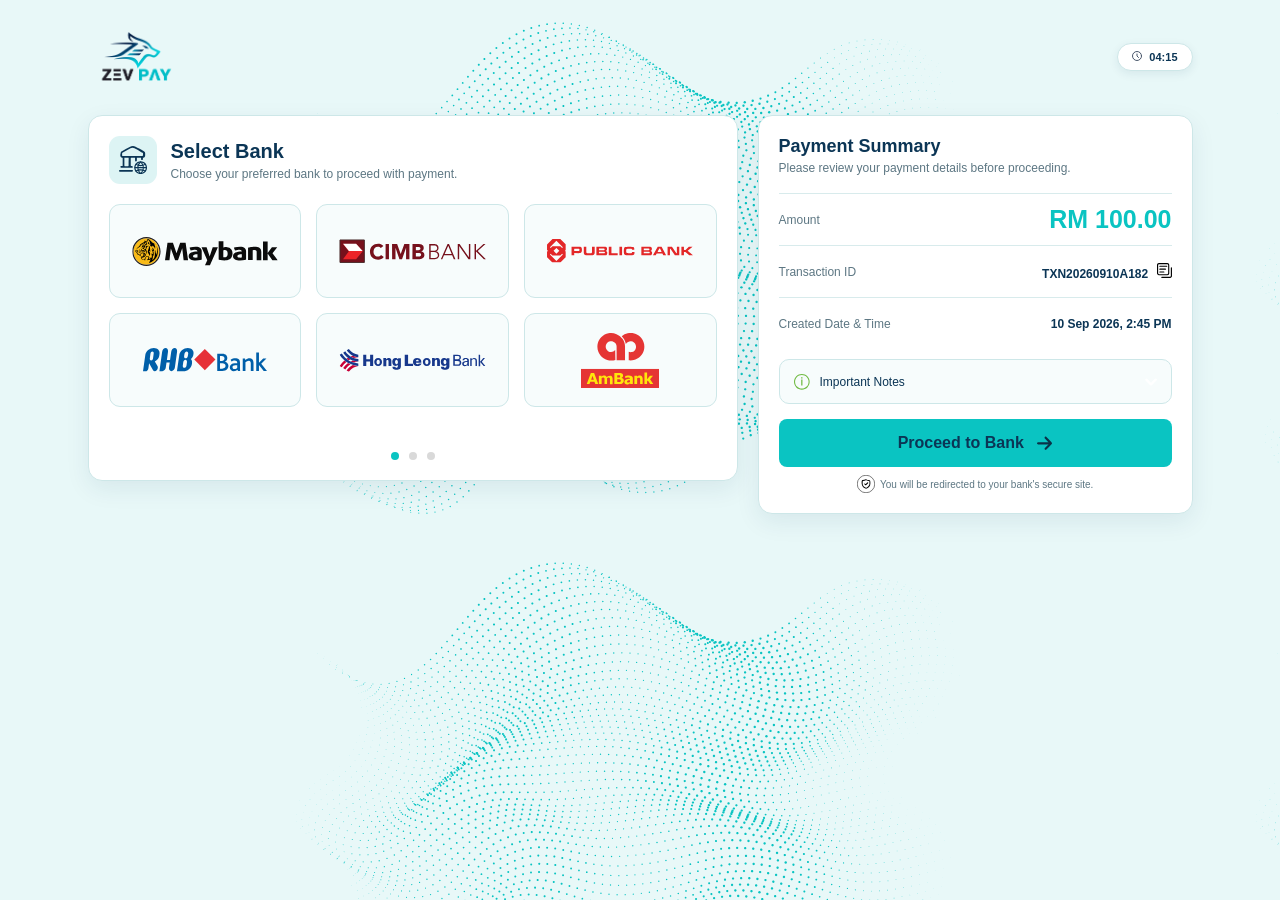
==== index.html @ c6bbf0ac "Add files via upload" ====
<!doctype html>
<html lang="en">
<head>
<meta charset="utf-8">
<meta name="viewport" content="width=device-width,initial-scale=1">

<title>Select Bank</title>
<link rel="stylesheet" href="style.css">
</head>
<body>
<main class="page">

  <header class="topbar">
    <img src="logo-zev-pay.png" class="vaderpay" alt="ZEV PAY">
    <div class="timer"><span><img src="assets/payment_gateway/icn-timer.svg" /></span><strong id="timer">04:16</strong></div>
  </header>

  <section class="layout">
    <section class="bank-card">
      <div class="section-head">
        <div class="section-icon"><img src="assets/bank/icn-bank.svg" /></div>
        <div>
          <h1>Select Bank</h1>
          <p>Choose your preferred bank to proceed with payment.</p>
        </div>
      </div>

      <div class="banks" id="banks" aria-label="Available banks"></div>
      <p id="bankStatus" class="bank-status" role="status" aria-live="polite"></p>

      <div class="dots" id="dots"></div>
    </section>

    <aside class="summary-card">
      <h2>Payment Summary</h2>
      <p class="summary-sub">Please review your payment details before proceeding.</p>

      <div class="summary-row amount">
        <span>Amount</span>
        <strong>RM 100.00</strong>
      </div>
      <div class="summary-row">
        <span>Transaction ID</span>
        <strong>TXN20260910A182 <button class="copy" type="button" aria-label="Copy transaction ID"><img src="assets/payment_gateway/copy-icon_white.svg" alt=""></button></strong>
      </div>
      <div class="summary-row">
        <span>Created Date &amp; Time</span>
        <strong>10 Sep 2026, 2:45 PM</strong>
      </div>

      <button class="important" id="importantBtn" type="button">
          <img src="assets/bank/green-info.svg" /><span>Important Notes</span><img class="dropdown-icon" src="assets/payment_gateway/icn-dropdown-w.svg" alt="">
      </button>
      <div class="important-content" id="importantContent">
        <ul>
          <li>Kindly ensure your bank account has been activated for online payment processing.</li>
          <li>Kindly ensure that you have sufficient funds in the account.</li>
          <li>Please do not refresh your browser.</li>
          <li>Please do not click on any submit button more than once.</li>
        </ul>
      </div>

      <button class="proceed" id="proceed" type="button">Proceed to Bank <img src="assets/payment_gateway/icn-arrow.svg" alt=""></button>
        <div class="redirect"><img style="width: 18px; height: auto; margin-top: -4px;" src="assets/payment_gateway/icn-secure-blk.svg" /> &nbsp; You will be redirected to your bank's secure site.</div>
    </aside>
  </section>
</main>
<script src="script.js"></script>
</body>
</html>
---- style.css ----
:root {
    --green:#0AC4C2;
    --green2:#0AC4C2;
    --bg:#E8F8F8;
    --panel:#FFFFFF;
    --panel2:#F5FBFB;
    --line:#CDE7E8;
    --text:#0B3555;
    --muted:#5D7783;
    --radius:14px;
}

* {
    box-sizing: border-box;
}

html, body {
    margin: 0;
    min-height: 100%;
    font-family: Arial,Helvetica,sans-serif;
    color: var(--text);
}




body {
    background-color: #E8F8F8 !important;
    background-image: url("assets/bg-dd.svg") !important;
    background-repeat: repeat !important;
    background-position: top left;
    background-size: 480px 270px;
}



button {
    font: inherit;
}

.page {
    min-height: 100vh;
    background: #E8F8F8;
}

.topbar {
    width: min(1105px,calc(100% - 40px));
    margin: 0 auto;
    padding: 32px 0 34px;
    display: flex;
    justify-content: space-between;
    align-items: center;
}

.vaderpay {
    width: 100px;
    height: auto;
    display: block;
    filter: none;
}

.timer {
    background: #FFFFFF;
    border: 1px solid #CDE7E8;
    border-radius: 20px;
    padding: 7px 14px;
    font-size: 11px;
    display: flex;
    gap: 7px;
    align-items: center;
    box-shadow: 0 3px 10px rgba(11,53,85,.08);
    color: #0B3555;
}

    .timer span {
        font-size: 9px;
    }

    .timer strong {
        font-size: 11px;
    }

.layout {
    width: min(1105px,calc(100% - 40px));
    margin: 0 auto;
    display: grid;
    grid-template-columns: minmax(0,650px) 435px;
    gap: 20px;
    align-items: start;
}

.bank-card, .summary-card {
    background: #FFFFFF;
    border: 1px solid #CDE7E8;
    border-radius: 14px;
    box-shadow: 0 8px 24px rgba(11,53,85,.08);
}

.bank-card {
    padding: 20px;
}

.section-head {
    display: flex;
    align-items: center;
    gap: 14px;
    margin-bottom: 20px;
}

.section-icon {
    width: 48px;
    height: 48px;
        padding: 10px;
    border-radius: 11px;
    background: #F1FAFA;
    display: grid;
    place-items: center;
    font-size: 27px;
    color: #0B3555;
}

.section-head h1 {
    font-size: 20px;
    margin: 0 0 4px;
}

.section-head p {
    font-size: 12px;
    color: var(--muted);
    margin: 0;
}

.banks {
    display: grid;
    grid-template-columns: repeat(3,minmax(0,1fr));
    gap: 15px;
}

.bank {
    min-height: 94px;
    border: 1px solid #CDE7E8;
    border-radius: 11px;
    background: #F7FCFC;
    display: flex;
    align-items: center;
    justify-content: center;
    position: relative;
    cursor: pointer;
    transition: .18s ease;
}

    .bank:hover {
        border-color: #0AC4C2;
        transform: translateY(-1px);
    }

    .bank.selected {
        border: 2px solid #0AC4C2;
        background: #F1FAFA;
        box-shadow: 0 0 0 1px rgba(10,196,194,.12);
    }

    .bank img {
        max-width: 82%;
        max-height: 55px;
        object-fit: contain;
    }

    .bank .check {
        position: absolute;
        right: 7px;
        top: 7px;
        width: 24px;
        height: 24px;
        color: #101a0e;
        display: none;
        align-items: center;
        justify-content: center;
        font-weight: 900;
        font-size: 15px;
        background-image: url('assets/payment_gateway/icn-select-turquoise.svg');
    }

    .bank.selected .check {
        display: flex;
    }

.dots {
    display: flex;
    justify-content: center;
    gap: 10px;
    margin-top: 19px;
}

    .dots button {
        width: 8px;
        height: 8px;
        border: 0;
        border-radius: 50%;
        padding: 0;
        background: #d9d9d9;
        cursor: pointer;
    }

        .dots button.active {
            background: #0AC4C2;
        }

.summary-card {
    padding: 20px;
}

    .summary-card h2 {
        font-size: 18px;
        margin: 0 0 4px;
    }

.summary-sub {
    font-size: 12px;
    color: var(--muted);
    margin: 0 0 18px;
}

.summary-row {
    min-height: 52px;
    border-top: 1px solid #D8EBEC;
    display: flex;
    align-items: center;
    justify-content: space-between;
    gap: 14px;
}

    .summary-row span {
        font-size: 12px;
        color: #5D7783;
    }

    .summary-row strong {
        font-size: 12px;
        text-align: right;
    }

    .summary-row.amount strong {
        font-size: 25px;
        color: #0AC4C2;
    }

.copy {
    background: none;
    border: 0;
    padding: 0 0 0 5px;
    cursor: pointer;
    display: inline-flex;
    align-items: center;
}

    .copy img {
        width: 15px;
        height: 15px;
        display: block;
            filter: brightness(0);
    }

.important {
    width: 100%;
    height: 45px;
    margin-top: 10px;

    border: 1px solid #CDE7E8;
    border-radius: 10px;
    background: #F7FCFC;
    color: #0B3555;

    display: flex;
    align-items: center;
    justify-content: space-between;
    gap:10px;
    padding: 0 14px;
    cursor: pointer;
}

.important-left {
    display: flex;
    align-items: center;
    gap: 10px;
}

.important-left img {
    width: 16px;
    height: 16px;
    object-fit: contain;
}

.important-left span {
    font-size: 12px;
    font-weight: 500;
}

.important span {
    font-size: 12px;
    font-weight: 500;
}

.important .dropdown-icon {
    width: 12px;
    height: 12px;
    margin-left: auto;
}

    .important .dropdown-icon {
        width: 12px;
        height: 12px;
        transition: .2s;
    }

    .important.open .dropdown-icon {
        transform: rotate(180deg);
    }

.important-content {
    display: none;
    background: #F7FCFC;
    border: 1px solid #CDE7E8;
    border-top: 0;
    border-radius: 0 0 10px 10px;
    padding: 10px 14px;
    color: #5D7783;
    font-size: 10px;
    line-height: 1.45;
}

    .important-content.open {
        display: block;
    }

    .important-content ul {
        margin: 0;
        padding-left: 16px;
    }

    .important-content li {
        margin-bottom: 5px;
    }

.proceed {
    width: 100%;
    height: 48px;
    margin-top: 15px;
    border: 0;
    border-radius: 8px;
    background: linear-gradient(90deg,#0AC4C2,#08A9A7);
    font-weight: 700;
    color: #0B3555;
    cursor: pointer;
}

    .proceed img {
        width: 15px;
        height: 15px;
        margin-left: 9px;
        vertical-align: -3px;
        filter: brightness(0) saturate(100%) invert(15%) sepia(29%) saturate(2034%) hue-rotate(166deg) brightness(91%) contrast(95%);
    }

.redirect {
    text-align: center;
    color: #5D7783;
    font-size: 10px;
    margin-top: 12px;
        display: flex;
    justify-content: center;
}

@media(max-width:900px) and (min-width:768px) {
    .layout {
        grid-template-columns: minmax(0,1fr) 360px;
    }

    .banks {
        gap: 12px;
    }
}

@media(max-width:767px) {
    body {
        background-attachment: scroll;
        background-position: center top;
    }

    .topbar {
        width: calc(100% - 50px);
        padding: 28px 0 24px;
    }

    .vaderpay {
        width: 96px;
    }

    .timer {
        padding: 6px 12px;
    }

    .layout {
        width: calc(100% - 50px);
        display: flex;
        flex-direction: column;
        gap: 13px;
    }

    .bank-card, .summary-card {
        width: 100%;
    }

    .bank-card {
        padding: 17px;
    }

    .section-head {
        gap: 12px;
        margin-bottom: 17px;
    }

    .section-icon {
        width: 43px;
        height: 43px;
        font-size: 23px;
    }

    .section-head h1 {
        font-size: 18px;
    }

    .section-head p {
        font-size: 11px;
        line-height: 1.4;
    }

    .banks {
        grid-template-columns: repeat(2,minmax(0,1fr));
        gap: 10px;
    }

    .bank {
        min-height: 72px;
    }

        .bank img {
            max-width: 86%;
            max-height: 45px;
        }

    .dots {
        margin-top: 12px;
        gap: 9px;
    }

    .summary-card {
        padding: 16px;
    }

        .summary-card h2 {
            font-size: 18px;
        }

    .summary-sub {
        font-size: 11px;
        margin-bottom: 13px;
    }

    .summary-row {
        min-height: 49px;
    }

        .summary-row span {
            font-size: 10px;
        }

        .summary-row strong {
            font-size: 10px;
        }

        .summary-row.amount strong {
            font-size: 21px;
        }

    .important {
        height: 45px;
        font-size: 12px;
    }

    .proceed {
        height: 47px;
    }

    .redirect {
        font-size: 8px;
    }
}

@media(max-width:380px) {
    .topbar, .layout {
        width: calc(100% - 48px);
    }
}


/* ZEV PAY light theme: colour-only update; layout and sizing preserved */
body, .page {
    background-color: #E8F8F8;
}

.bank-card, .summary-card {
    background-color: #FFFFFF;
    border-color: #CDE7E8;
}

.section-icon {
    background: #DDF4F4;
    color: #0B3555;
}

.section-head h1, .summary-card h2, .summary-row strong {
    color: #0B3555;
}

.section-head p, .summary-sub, .summary-row span, .redirect {
    color: #5D7783;
}

.bank {
    background: #F7FCFC;
    border-color: #CDE7E8;
}

    .bank.selected {
        background: #E8F8F8;
        border-color: #0AC4C2;
    }

.important {
    background: #F7FCFC;
    border-color: #CDE7E8;
    color: #0B3555;
}

.important-content {
    background: #F7FCFC;
    border-color: #CDE7E8;
    color: #5D7783;
}

.timer {
    background: #FFFFFF;
    border-color: #CDE7E8;
    color: #0B3555;
}

.proceed {
    background: #0AC4C2;
    color: #0B3555;
    transition-duration: 0.4s;
}

    .proceed:hover {
        background: none;
        border: 1px #0AC4C2 solid;
    }

.proceed img {
    filter: brightness(0) saturate(100%) invert(15%) sepia(29%) saturate(2034%) hue-rotate(166deg) brightness(91%) contrast(95%);
}


/* FIX: show the supplied SVG pattern behind the page content */
html {
    min-height: 100%;
    background-color: #E8F8F8;
}
body {
    min-height: 100vh;
    background-color: #E8F8F8 !important;
    background-image: url("assets/bg-dd.svg") !important;
    background-repeat: repeat !important;
    background-position: center top;
    background-size: 960px 540px;
}
.page {
    background: transparent !important;
}


/* Bank selection feedback */
.bank-status { min-height: 18px; margin: 8px 0 0; color: #9b1c1c; font-size: 13px; line-height: 1.4; }
.bank { font: inherit; cursor: pointer; }
.bank:focus-visible, .dots button:focus-visible { outline: 2px solid currentColor; outline-offset: 3px; }
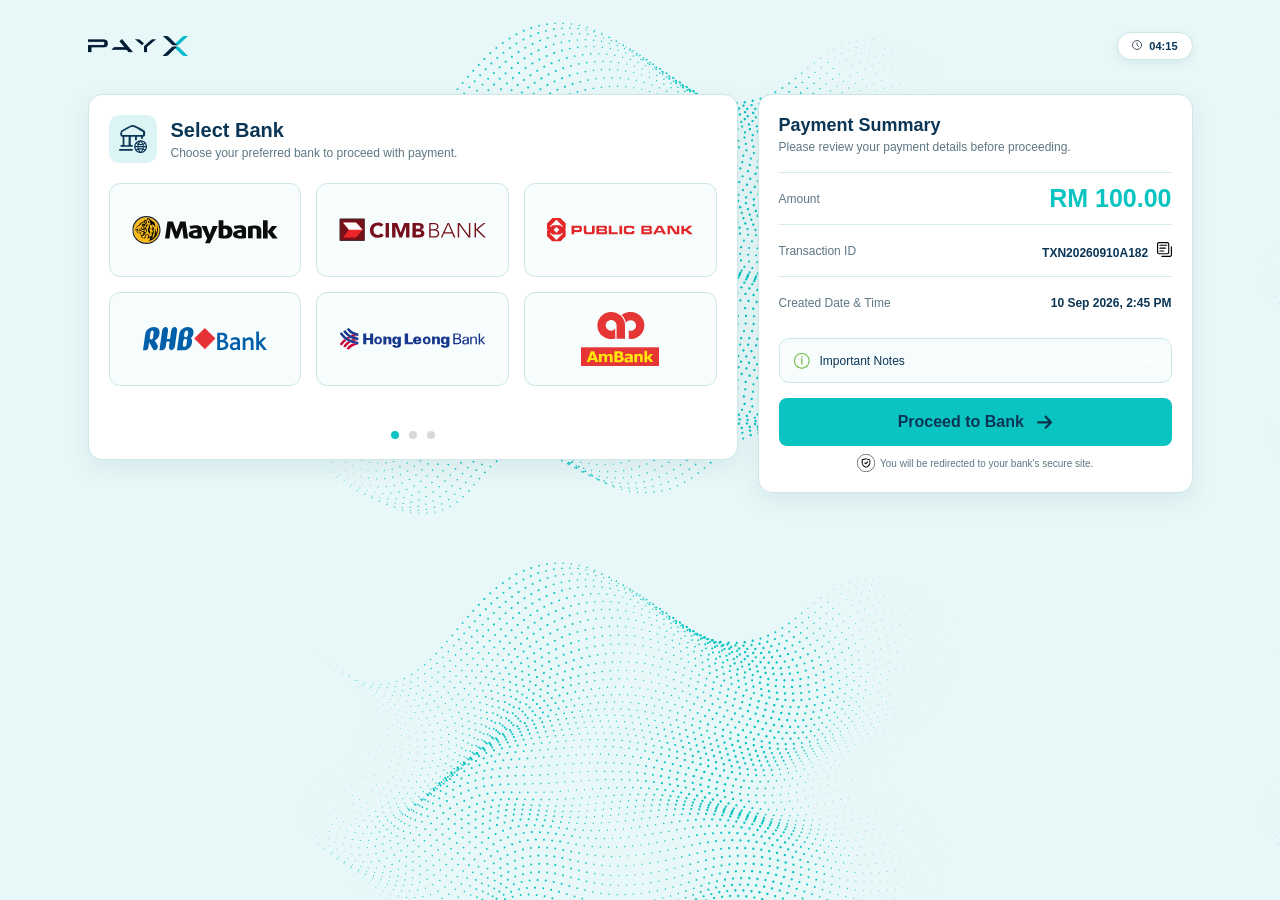
==== commit c9a1b259: "Update index.html" ====
--- a/index.html
+++ b/index.html
@@ -11,7 +11,7 @@
 <main class="page">
 
   <header class="topbar">
-    <img src="logo-zev-pay.png" class="vaderpay" alt="ZEV PAY">
+    <img src="assets/logo-pax.png" class="vaderpay" alt="pax">
     <div class="timer"><span><img src="assets/payment_gateway/icn-timer.svg" /></span><strong id="timer">04:16</strong></div>
   </header>
 
